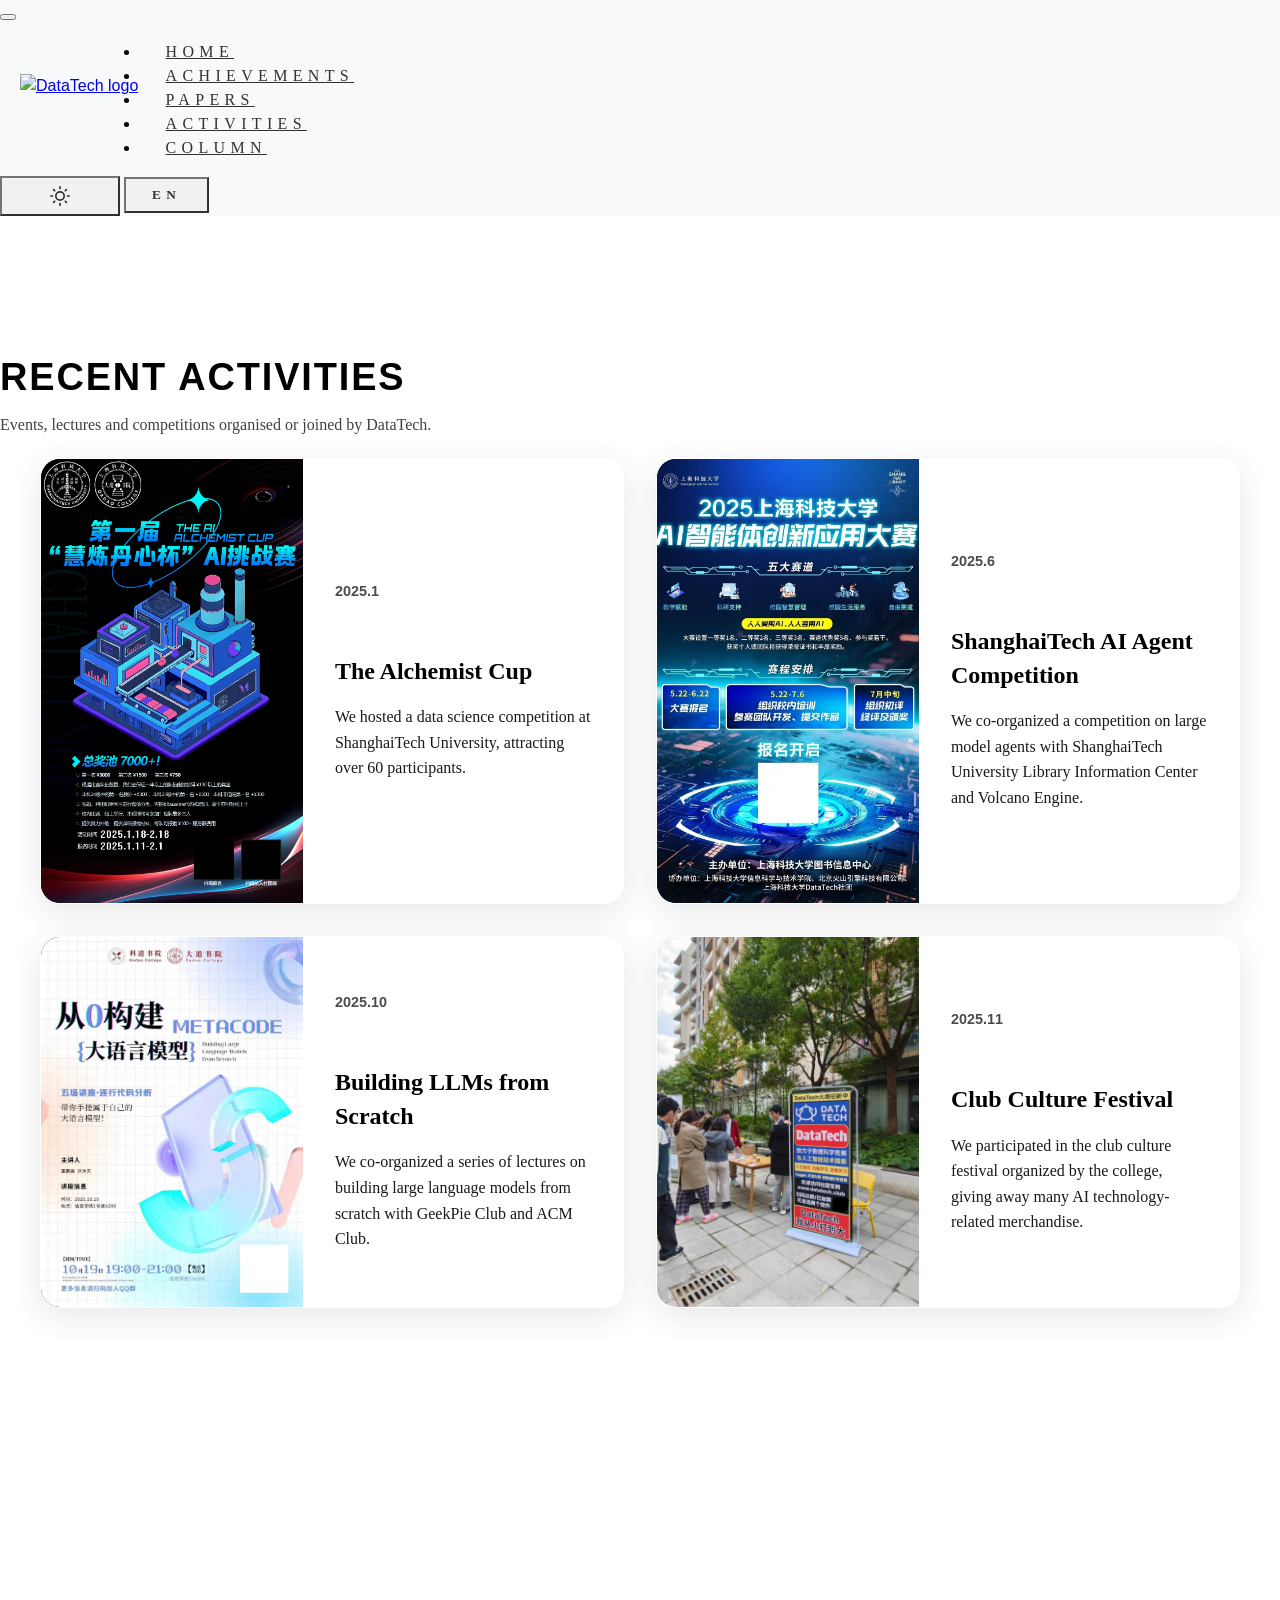
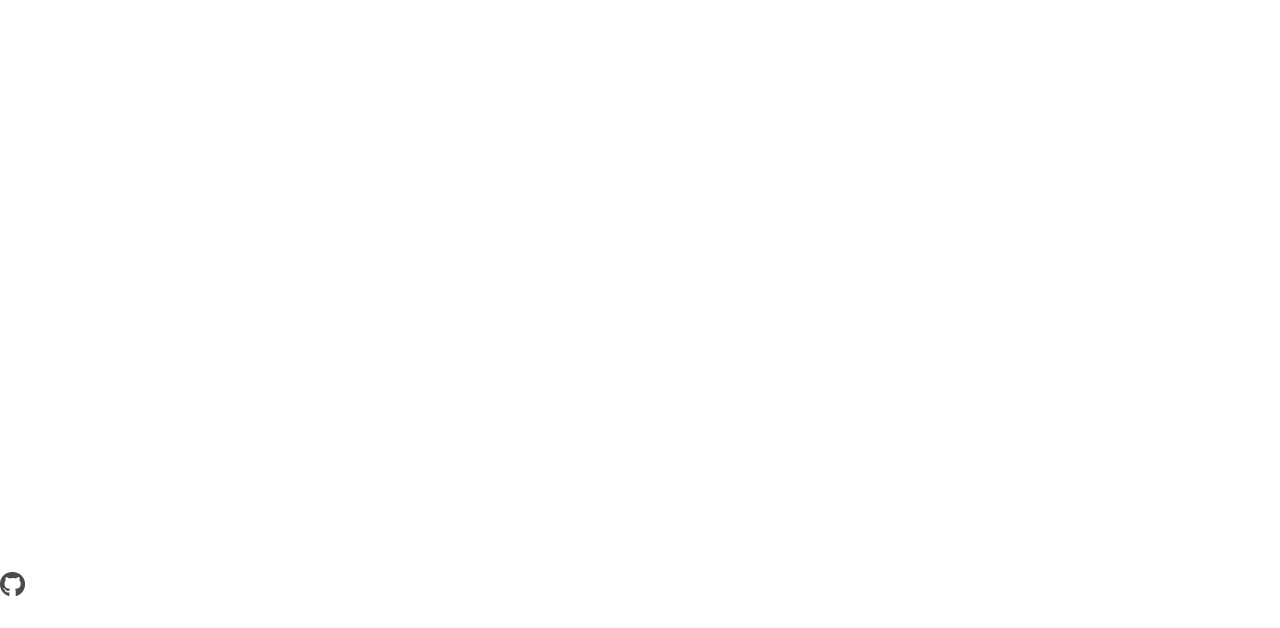
==== activities/index.html @ 4dec7b71 "Add awards/papers/activities/column pages, prize total and award categories - Homepage: total prize " ====
<!doctype html>
<html lang="en">

<head>
    <meta charset="utf-8">
    <meta name="viewport" content="width=device-width, initial-scale=1, shrink-to-fit=no">
    <meta name="description" content="ShanghaiTech DataTech Club">
    <meta name="author" content="DataTech">
    <title data-lang="activities_page_title">Activities | ShanghaiTech DataTech</title>
    <link rel="icon" href="../img/favicon.ico">
    <link href="../libs/bootstrap/bootstrap.min.css" rel="stylesheet">
    <link href="../css/style.css" rel="stylesheet">
    <link href="https://cdnjs.cloudflare.com/ajax/libs/font-awesome/6.4.0/css/all.min.css" rel="stylesheet" integrity="sha512-iecdLmaskl7CVkqkXNQ/ZH/XLlvWZOJyj7Yy7tcenmpD1ypASozpmT/E0iPtmFIB46ZmdtAc9eNBvH0H/ZpiBw==" crossorigin="anonymous" referrerpolicy="no-referrer">
    <script src="../libs/jquery/jquery.min.js"></script>
    <link href="../css/webfontkit-20210922-213723/stylesheet.css" rel="stylesheet">
    <link href="../libs/fonts/exo2.css" rel="stylesheet">
    <link href="../css/site.css" rel="stylesheet">
</head>

<body class="subpage">
    <nav id="navbar" class="navbar navbar-expand-lg navbar-dark fixed-top shadow-lg">
        <div class="container-fluid" id="navbarContainer">
            <a class="navbar-brand" href="../">
                <img src="../img/datatechlogo_w.svg" alt="DataTech logo" id="navbar-logo">
            </a>

            <button class="navbar-toggler" type="button" data-bs-toggle="collapse" data-bs-target="#navbarToggler" aria-controls="navbarToggler" aria-expanded="false" aria-label="Toggle navigation">
                <span class="navbar-toggler-icon"></span>
            </button>

            <div class="collapse navbar-collapse justify-content-center" id="navbarToggler">
                <ul class="navbar-nav mb-2 mb-lg-0">
                    <li class="nav-item">
                        <a class="nav-link" href="../" data-lang="home">Home</a>
                    </li>
                    <li class="nav-item">
                        <a class="nav-link" href="../awards/" data-lang="achievements">Achievements</a>
                    </li>
                    <li class="nav-item">
                        <a class="nav-link" href="../papers/" data-lang="publications">Papers</a>
                    </li>
                    <li class="nav-item">
                        <a class="nav-link active" href="../activities/" data-lang="activities">Activities</a>
                    </li>
                    <li class="nav-item">
                        <a class="nav-link" href="../column/" data-lang="column">Column</a>
                    </li>
                </ul>
            </div>

            <div class="d-flex align-items-center">
                <button id="theme-toggle" class="btn btn-link nav-link me-2" style="padding: 0.5rem 1rem;">
                    <svg class="sun-icon" xmlns="http://www.w3.org/2000/svg" width="24" height="24" viewBox="0 0 24 24" fill="none" stroke="currentColor" stroke-width="2" stroke-linecap="round" stroke-linejoin="round"><circle cx="12" cy="12" r="5"></circle><line x1="12" y1="1" x2="12" y2="3"></line><line x1="12" y1="21" x2="12" y2="23"></line><line x1="4.22" y1="4.22" x2="5.64" y2="5.64"></line><line x1="18.36" y1="18.36" x2="19.78" y2="19.78"></line><line x1="1" y1="12" x2="3" y2="12"></line><line x1="21" y1="12" x2="23" y2="12"></line><line x1="4.22" y1="19.78" x2="5.64" y2="18.36"></line><line x1="18.36" y1="5.64" x2="19.78" y2="4.22"></line></svg>
                    <svg class="moon-icon" xmlns="http://www.w3.org/2000/svg" width="24" height="24" viewBox="0 0 24 24" fill="none" stroke="currentColor" stroke-width="2" stroke-linecap="round" stroke-linejoin="round"><path d="M21 12.79A9 9 0 1 1 11.21 3 7 7 0 0 0 21 12.79z"></path></svg>
                </button>

                <button id="lang-toggle" class="btn btn-link nav-link" style="padding: 0.5rem 1rem; font-family: nexa_xboldregular; min-width: 50px;">EN</button>
            </div>
        </div>
    </nav>

    <main class="subpage-main">
        <div class="container">
            <div class="text-center mb-5">
                <h2 data-lang="activities_title">Recent Activities</h2>
                <p class="subpage-sub" data-lang="activities_page_sub">Events, lectures and competitions organised or joined by DataTech.</p>
            </div>

<div class="activities-grid">
                <!-- Activity 1: The Alchemist Cup -->
                <div class="activity-item">
                    <div class="activity-image">
                        <a href="https://mp.weixin.qq.com/s/ChzA3pvVKwWHBzMHYM8rYA" target="_blank">
                            <img src="../img/炼丹杯v9.jpg" alt="The Alchemist Cup">
                            <div class="activity-overlay">
                                <span class="overlay-text" data-lang="click_for_details">Click for Details</span>
                            </div>
                        </a>
                    </div>
                    <div class="activity-content">
                        <div class="activity-date" data-lang="act1_date">2025.1</div>
                        <h5 data-lang="act1_title">The Alchemist Cup</h5>
                        <p class="activity-description" data-lang="act1_description">We hosted a data science competition at ShanghaiTech University, attracting over 60 participants.</p>
                    </div>
                </div>
                
                <!-- Activity 2: ShanghaiTech AI Agent Competition -->
                <div class="activity-item">
                    <div class="activity-image">
                        <a href="https://www.shanghaitech.edu.cn/2025/0722/c1001a1112957/page.htm" target="_blank">
                            <img src="../img/AI智能体大赛.jpg" alt="ShanghaiTech AI Agent Competition">
                            <div class="activity-overlay">
                                <span class="overlay-text" data-lang="click_for_details">Click for Details</span>
                            </div>
                        </a>
                    </div>
                    <div class="activity-content">
                        <div class="activity-date" data-lang="act2_date">2025.6</div>
                        <h5 data-lang="act2_title">ShanghaiTech AI Agent Competition</h5>
                        <p class="activity-description" data-lang="act2_description">We co-organized a competition on large model agents with ShanghaiTech University Library Information Center and Volcano Engine.</p>
                    </div>
                </div>
                
                <!-- Activity 3: Building LLMs from Scratch -->
                <div class="activity-item">
                    <div class="activity-image">
                        <a href="https://www.bilibili.com/video/BV1EJsPzpEp8" target="_blank">
                            <img src="../img/从零构建大语言模型.jpg" alt="Building LLMs from Scratch">
                            <div class="activity-overlay">
                                <span class="overlay-text" data-lang="click_for_details">Click for Details</span>
                            </div>
                        </a>
                    </div>
                    <div class="activity-content">
                        <div class="activity-date" data-lang="act3_date">2025.10</div>
                        <h5 data-lang="act3_title">Building LLMs from Scratch</h5>
                        <p class="activity-description" data-lang="act3_description">We co-organized a series of lectures on building large language models from scratch with GeekPie Club and ACM Club.</p>
                    </div>
                </div>
                
                <!-- Activity 4: Club Culture Festival -->
                <div class="activity-item">
                    <div class="activity-image">
                        <img src="../img/社团文化节.jpg" alt="Club Culture Festival">
                    </div>
                    <div class="activity-content">
                        <div class="activity-date" data-lang="act4_date">2025.11</div>
                        <h5 data-lang="act4_title">Club Culture Festival</h5>
                        <p class="activity-description" data-lang="act4_description">We participated in the club culture festival organized by the college, giving away many AI technology-related merchandise.</p>
                    </div>
                </div>
                
                <!-- Activity 5: Humanities Festival -->
                <div class="activity-item">
                    <div class="activity-image">
                        <img src="../img/人文节.jpg" alt="Humanities Festival">
                    </div>
                    <div class="activity-content">
                        <div class="activity-date" data-lang="act5_date">2025.11</div>
                        <h5 data-lang="act5_title">Humanities Festival</h5>
                        <p class="activity-description" data-lang="act5_description">We participated in the Humanities Festival, showcasing an interactive virtual character with a traditional culture theme.</p>
                    </div>
                </div>
                
                <!-- Activity 6: Volcano Engine FORCE Conference -->
                <div class="activity-item">
                    <div class="activity-image">
                        <a href="https://www.volcengine.com/live/event/force-2512" target="_blank">
                            <img src="../img/火山引擎FORCE.jpg" alt="Volcano Engine FORCE Conference">
                            <div class="activity-overlay">
                                <span class="overlay-text" data-lang="click_for_details">Click for Details</span>
                            </div>
                        </a>
                    </div>
                    <div class="activity-content">
                        <div class="activity-date" data-lang="act6_date">2025.12</div>
                        <h5 data-lang="act6_title">Volcano Engine FORCE Conference</h5>
                        <p class="activity-description" data-lang="act6_description">We were invited to participate in the FORCE Conference organized by Volcano Engine.</p>
                    </div>
                </div>
                
                <!-- Activity 7: Virtual Cell Machine Learning Challenge Launch Event -->
                <div class="activity-item">
                    <div class="activity-image">
                        <a href="https://x.com/crunchDAO/status/2005673149581467865" target="_blank">
                            <img src="../img/Poster Obesity Machine Learning Challenge cn(1).png" alt="Virtual Cell Machine Learning Challenge Launch Event">
                            <div class="activity-overlay">
                                <span class="overlay-text" data-lang="click_for_details">Click for Details</span>
                            </div>
                        </a>
                    </div>
                    <div class="activity-content">
                        <div class="activity-date" data-lang="act7_date">2025.12</div>
                        <h5 data-lang="act7_title">Virtual Cell Machine Learning Challenge Launch Event</h5>
                        <p class="activity-description" data-lang="act7_description">We invited Jean Herelle, CEO of CrunchDAO platform, to host a seminar introducing the latest competition co-organized by CrunchDAO platform, MIT & Harvard Broad Institute.</p>
                    </div>
                </div>
            </div>
        </div>
    </main>

    <footer class="subpage-footer text-center">
        <a href="https://github.com/Shanghaitech-DataTech" target="_blank" aria-label="GitHub"><i class="fab fa-github"></i></a>
    </footer>

    <script src="../libs/bootstrap/bootstrap.bundle.min.js"></script>
    <script src="../script/script.js"></script>
</body>

</html>
---- css/style.css ----
/* global */

p {
    margin-bottom: 1.3rem;
    font-family: nexa_regularregular;
    color: #E8E8E8;
    font-size: 1rem;
}

h2 {
    font-family: 'Exo 2', sans-serif;
    margin: 1.414rem 0 0.5rem 0;
    font-size: 2.369rem;
    color: #E8E8E8;
}


/* navbar */

#navbar {
    background-color: #232323;
    /* justify-content: center; */
}

@media all and (max-width: 992px) {
    /* #navbarToggler {
        position: relative;
        right: 5vw;
        }
        .navbar-brand {
        padding-left: 10vw;
        } */
}

.nav-link:not(:hover) {
    /* color: #d8d8d8 !important; */
}

.nav-link {
    font-family: nexa_xboldregular;
    text-transform: uppercase;
    letter-spacing: 4pt;
    padding-left: 2vw !important;
    padding-right: 2vw !important;
}

.nav-item {
    padding: 0 0%;
}

.navbar-toggler {
    /* float: right; */
}


/* home */

#homeWrapper {
    height: 42vw;
}

#bgvid {
    position: absolute;
    top: 0;
    left: 0;
    width: 100%;
    height: 100%;
    min-width: 100%;
    min-height: 100%;
    z-index: -1;
    object-position: center;
    object-fit: cover;
    filter: brightness(75%);
}

#homeContainer {
    height: 100%;
}

.btn {
    font-family: nexa_regularregular;
    font-weight: bold;
}


/* TODO */

@media all and (max-width: 2000px) {
    #homeBlank {
        height: 20%;
    }
}

@media all and (min-width: 2000px) {
    #homeBlank {
        height: 30%;
    }
}


/* about */

#aboutWrapper {
    background-color: #232323;
}

#aboutBlank {
    height: 40%;
}

#aboutWrapper .container {
    margin-top: 6%;
    margin-bottom: 6%;
}


/* resources */

#resourcesWrapper {
    background-image: url("../img/vex-world-bg.jpg");
    background-attachment: fixed;
    background-size: cover;
}

#resourcesWrapper .container {
    margin-top: 6%;
    margin-bottom: 13%;
}

#resourcesWrapper .container div div h2 {
    /* color: #ffd700; */
    text-shadow: 3px 3px 3px #232323;
    /* font-family: 'Courier New', Courier, monospace;
    -webkit-text-stroke: 1px black;
    color: transparent; */
    /* background-color: rgba(35, 35, 35, 0.5); */
    /* border-radius: 15px; */
    /* line-height: 0.5rem; */
}


/* gallery */

#galleryWrapper {
    background-color: #232323;
}

#galleryWrapper .container {
    margin-top: 6%;
    margin-bottom: 10%;
}

.videoWrapper {
    position: relative;
    margin-top: 15%;
    padding-bottom: 42.55319%;
    /* 2.35:1 */
    height: 0;
    overflow: hidden;
}

.videoWrapper iframe {
    position: absolute;
    top: 0;
    left: 0;
    width: 100%;
    height: 100%;
}


/* contact */

#contactWrapper {
    background-color: #232323;
}

.footer {
    padding: 2rem 0;
}

.footer .social ul li {
    display: inline-block;
}

.footer .social ul li a {
    display: inline-block;
    padding: 10px;
    font-size: 2rem;
}

.footer .social ul li.youtube a {
    color: #df588a;
}

/* QQ, GitHub, Email icons now use var(--text-color) for black/white display */
/* .footer .social ul li.email a {
    color: #39c6f2;
}

.footer .social ul li.github a {
    color: #3742d0;
}

.footer .social ul li.qq a {
    color: #12b7f5;
} */


/* .b-example-divider {
    height: 3rem;
    background-color: rgba(0, 0, 0, .1);
    border: solid rgba(0, 0, 0, .15);
    border-width: 1px 0;
    box-shadow: inset 0 .5em 1.5em rgba(0, 0, 0, .1), inset 0 .125em .5em rgba(0, 0, 0, .15);
} */


/* .navbar-nav {
    float: none;
    margin: 0 auto;
    display: block;
    text-align: center;
}

.navbar-nav>li {
    display: inline-block;
    float: none;
} */

Share html {
    /*    1rem = 16px*/
    font-size: 1rem;
}

body {
    padding-top: 60px;
    background-color: white;
    /*    body font*/
    /* font-family: 'Montserrat', sans-serif; */
    /*    font-weight: 700;*/
    /*    line-height is 150% of the font size*/
    line-height: 1.5;
    color: rgb(0, 0, 0);
}


/*this is a group selection, selecting all the headlines h1-h4*/

h1 {
    /*  top:0 right:0  bottom:0.5rem left:0*/
    margin: 0 0 0.5rem 0;
    font-size: 3.157rem;
}

h3 {
    /*  top:1.414rem right:0  bottom:0.5rem left:0*/
    margin: 1.414em 0 0.5rem 0;
    font-size: 1.777rem;
}

h4 {
    /*  top:1.414rem right:0  bottom:0.5rem left:0*/
    margin: 1.414em 0 0.5rem 0;
    font-size: 1.333rem;
}


/*Interactive elements*/


/* link*/


/*button style*/


/*solid button style*/

.btn-primary {
    font-size: 1rem;
    letter-spacing: .1rem;
    line-height: 2rem;
    border-radius: 3rem;
    /*    top:1 right:2 bottom:1 left:2*/
    /*    the size of button*/
    padding: 1rem 2rem;
    background-color: indigo;
    color: black;
    border: none;
}

.btn-primary:hover {
    color: white;
    background-color: black;
    opacity: 0.8;
}


/*outline button style*/

.btn-outline-primary {
    font-size: 1rem;
    letter-spacing: .1rem;
    line-height: 2rem;
    border-radius: 3rem;
    padding: 1rem 2rem;
    color: indigo;
    background-color: transparent;
    border: 1px indigo solid;
    transition: all 0.5s;
}

.btn-outline-primary:hover {
    color: white;
    background-color: indigo;
    border-color: indigo;
}

/* Activities Section */
#activitiesWrapper {
    background-color: transparent;
    padding: 80px 0;
    position: relative;
    z-index: 5;
    pointer-events: auto;
    transition: background-color 0.5s ease;
}

.activities-grid {
    display: grid;
    grid-template-columns: repeat(2, 1fr);
    gap: 2rem;
    max-width: 1200px;
    margin: 0 auto;
}

.activity-item {
    display: flex;
    background: rgba(255, 255, 255, 0.1);
    backdrop-filter: blur(15px);
    border: 1px solid rgba(255, 255, 255, 0.2);
    border-radius: 20px;
    overflow: hidden;
    transition: all 0.3s ease;
    box-shadow: 0 8px 32px rgba(0, 0, 0, 0.1);
    min-height: 250px;
}

body.day-mode .activity-item {
    background: rgba(255, 255, 255, 0.25);
    border: 1px solid rgba(255, 255, 255, 0.3);
    box-shadow: 0 8px 32px rgba(0, 0, 0, 0.15);
}

.activity-item:hover {
    transform: translateY(-5px);
    box-shadow: 0 15px 35px rgba(0, 0, 0, 0.2);
    border: 1px solid rgba(255, 255, 255, 0.3);
}

body.day-mode .activity-item:hover {
    box-shadow: 0 15px 35px rgba(0, 0, 0, 0.25);
    border: 1px solid rgba(255, 255, 255, 0.4);
}

.activity-image {
    flex: 0 0 45%;
    min-width: 0;
    overflow: hidden;
    display: flex;
    align-items: center;
    justify-content: center;
    background-color: #000;
}

.activity-image img {
    width: 100%;
    height: 100%;
    min-height: 250px;
    object-fit: cover;
    transition: transform 0.5s ease;
    display: block;
}

.activity-item:hover .activity-image img {
    transform: scale(1.05);
}

.activity-content {
    flex: 1;
    padding: 2rem;
    display: flex;
    flex-direction: column;
    justify-content: center;
}

.activity-date {
    color: var(--text-color);
    font-size: 0.9rem;
    font-weight: 600;
    opacity: 0.7;
    margin-bottom: 0.75rem;
    transition: color 0.5s ease;
}

.activity-content h5 {
    font-family: nexa_xboldregular;
    font-size: 1.5rem;
    color: var(--text-color);
    margin-bottom: 1rem;
    line-height: 1.4;
    transition: color 0.5s ease;
}

.activity-description {
    color: var(--text-color);
    font-size: 1rem;
    line-height: 1.6;
    margin: 0;
    opacity: 0.9;
    transition: color 0.5s ease;
}

.activity-image a {
    display: block;
    width: 100%;
    height: 100%;
    position: relative;
    overflow: hidden;
}

.activity-overlay {
    position: absolute;
    top: 0;
    left: 0;
    width: 100%;
    height: 100%;
    background: rgba(0, 0, 0, 0.7);
    backdrop-filter: blur(2px);
    display: flex;
    align-items: center;
    justify-content: center;
    opacity: 0;
    transition: opacity 0.3s ease;
    z-index: 10;
}

body.day-mode .activity-overlay {
    background: rgba(0, 0, 0, 0.6);
}

.activity-image:hover .activity-overlay {
    opacity: 1;
}

.overlay-text {
    color: #fff;
    font-size: 1.1rem;
    font-weight: 600;
    text-align: center;
    padding: 1rem 2rem;
    border: 2px solid rgba(255, 255, 255, 0.8);
    border-radius: 8px;
    background: rgba(255, 255, 255, 0.1);
    backdrop-filter: blur(10px);
    transform: translateY(10px);
    transition: transform 0.3s ease;
}

.activity-image:hover .overlay-text {
    transform: translateY(0);
}

/* Responsive Design */
@media (max-width: 992px) {
    .activities-grid {
        grid-template-columns: 1fr;
        gap: 1.5rem;
    }
    
    .activity-item {
        flex-direction: column;
    }
    
    .activity-image {
        flex: 0 0 auto;
        height: 300px;
    }
    
    .activity-content {
        padding: 1.5rem;
    }
    
    .activity-content h5 {
        font-size: 1.25rem;
    }
}

@media (max-width: 768px) {
    #activitiesWrapper {
        padding: 60px 0;
    }
    
    .activity-content {
        padding: 1.25rem;
    }
    
    .activity-content h5 {
        font-size: 1.1rem;
    }
    
    .activity-description {
        font-size: 0.9rem;
    }
    
    .overlay-text {
        font-size: 0.95rem;
        padding: 0.75rem 1.5rem;
    }
}
---- css/site.css ----
/* Global Styles */
        
         :root {
            --background-color: #ffffff;
            --text-color: #000000;
            --text-shadow-color: rgba(255, 255, 255, 0.25);
            --navbar-bg-color: rgba(248, 249, 250, 0.9);
            --wrapper-bg-color: rgba(248, 249, 250, 0.85);
            --wrapper-bg-color-2: rgba(233, 236, 239, 0.85);
            --card-bg-color: #f8f9fa;
            --logo-filter: none;
            --canvas-filter: invert(1) brightness(1);
        }
        
        body.day-mode {
            --background-color: #000000;
            --text-color: #ffffff;
            --text-shadow-color: rgba(0, 0, 0, 0.25);
            --navbar-bg-color: rgba(35, 35, 35, 0.9);
            --wrapper-bg-color: rgba(35, 35, 35, 0.85);
            --wrapper-bg-color-2: rgba(26, 26, 26, 0.85);
            --card-bg-color: #ffffff;
            --logo-filter: invert(1);
            --canvas-filter: invert(0) brightness(1);
        }
        
        body {
            margin: 0;
            padding: 0;
            background: var(--background-color);
            font-family: 'Segoe UI', Tahoma, Geneva, Verdana, sans-serif;
            overflow-x: hidden;
            transition: background-color 0.5s ease;
        }
        
        p {
            margin-bottom: 1.3rem;
            font-family: nexa_regularregular;
            color: var(--text-color);
            font-size: 1rem;
            transition: color 0.5s ease;
        }
        
        h2 {
            font-family: 'Exo 2', sans-serif;
            margin: 1.414rem 0 0.5rem 0;
            font-size: 2.369rem;
            color: var(--text-color);
            text-transform: uppercase;
            letter-spacing: 0.05em;
            font-weight: 700;
            transition: color 0.5s ease;
        }
        /* Navbar */
        
        #navbar {
            background-color: var(--navbar-bg-color);
            backdrop-filter: blur(10px);
            transition: background-color 0.5s ease;
        }
        
        .navbar-brand {
            position: absolute;
            left: 20px;
            top: 40%;
            transform: translateY(-50%);
            z-index: 1000;
        }
        
        .navbar-brand img {
            width: 60px !important;
            height: auto;
        }
        
        .nav-link {
            font-family: nexa_xboldregular;
            text-transform: uppercase;
            letter-spacing: 4pt;
            padding-left: 2vw !important;
            padding-right: 2vw !important;
            color: var(--text-color) !important;
            opacity: 0.8;
            transition: color 0.5s ease;
            min-width: 120px;
            text-align: center;
            white-space: nowrap;
        }
        
        .nav-link:hover {
            color: var(--text-color) !important;
            opacity: 1;
        }
        
        .navbar-nav {
            margin-left: 100px;
        }
        
        @media (max-width: 991px) {
            .navbar-brand {
                position: relative;
                left: auto;
                top: auto;
                transform: none;
            }
            .navbar-nav {
                margin-left: 0;
            }
        }
        
        .nav-link {
            font-family: nexa_xboldregular;
            text-transform: uppercase;
            letter-spacing: 4pt;
            padding-left: 2vw !important;
            padding-right: 2vw !important;
            color: var(--text-color) !important;
            opacity: 0.8;
            transition: color 0.5s ease;
        }
        
        .nav-link:hover {
            color: var(--text-color) !important;
            opacity: 1;
        }
        /* Home Section with Ink Effect */
        
        #homeWrapper {
            height: 100vh;
            position: relative;
            overflow: hidden;
        }
        
        #inkCanvas {
            position: fixed;
            top: 0;
            left: 0;
            width: 100vw;
            height: 100vh;
            z-index: 1;
            cursor: crosshair;
            pointer-events: auto;
            filter: var(--canvas-filter);
            transition: filter 0.5s ease;
        }
        
        #homeContainer {
            position: relative;
            z-index: 10;
            height: 100vh;
            display: flex;
            align-items: center;
            justify-content: center;
            text-align: center;
            pointer-events: none;
        }
        
        #homeContainer .col-8 {
            pointer-events: auto;
        }
        
        #homeContainer .btn {
            pointer-events: auto;
        }
        
        .lead {
            font-family: nexa_regularregular;
            font-size: 1.25rem;
            font-weight: 300;
            color: var(--text-color);
            text-shadow: 2px 2px 4px var(--text-shadow-color);
            transition: color 0.5s ease;
        }
        
        .btn {
            font-family: nexa_regularregular;
            font-weight: bold;
            border-width: 2px;
        }
        /* Day mode button style */
        
        body:not(.day-mode) .btn-outline-light {
            color: #000;
            border-color: #000;
        }
        
        body:not(.day-mode) .btn-outline-light:hover {
            color: #fff;
            background-color: #000;
            border-color: #000;
        }
        /* About Section */
        
        #aboutWrapper {
            background-color: var(--wrapper-bg-color);
            padding: 80px 0;
            position: relative;
            z-index: 5;
            pointer-events: auto;
            transition: background-color 0.5s ease;
        }
        /* Glass Card Effect - Reusable Component */
        
        .glass-card {
            backdrop-filter: blur(15px);
            background: rgba(255, 255, 255, 0.1) !important;
            border: 1px solid rgba(255, 255, 255, 0.2);
            border-radius: 20px;
            transition: all 0.3s ease;
            box-shadow: 0 8px 32px rgba(0, 0, 0, 0.1);
            padding: 2rem;
        }
        /* Day mode glass card styling */
        
        body.day-mode .glass-card {
            background: rgba(255, 255, 255, 0.25) !important;
            border: 1px solid rgba(255, 255, 255, 0.3);
            box-shadow: 0 8px 32px rgba(0, 0, 0, 0.15);
        }
        
        .glass-card:hover {
            background: rgba(255, 255, 255, 0.15) !important;
            transform: translateY(-5px);
            box-shadow: 0 15px 35px rgba(0, 0, 0, 0.2);
            border: 1px solid rgba(255, 255, 255, 0.3);
        }
        /* Day mode glass card hover styling */
        
        body.day-mode .glass-card:hover {
            background: rgba(255, 255, 255, 0.35) !important;
            box-shadow: 0 15px 35px rgba(0, 0, 0, 0.25);
            border: 1px solid rgba(255, 255, 255, 0.4);
        }
        /* Legacy card support - inherits from glass-card */
        
        .card {
            backdrop-filter: blur(15px);
            background: rgba(255, 255, 255, 0.1) !important;
            border: 1px solid rgba(255, 255, 255, 0.2);
            border-radius: 20px;
            transition: all 0.3s ease;
            text-align: center;
            box-shadow: 0 8px 32px rgba(0, 0, 0, 0.1);
        }
        
        body.day-mode .card {
            background: rgba(255, 255, 255, 0.25) !important;
            border: 1px solid rgba(255, 255, 255, 0.3);
            box-shadow: 0 8px 32px rgba(0, 0, 0, 0.15);
        }
        
        .card:hover {
            background: rgba(255, 255, 255, 0.15) !important;
            transform: translateY(-5px);
            box-shadow: 0 15px 35px rgba(0, 0, 0, 0.2);
            border: 1px solid rgba(255, 255, 255, 0.3);
        }
        
        body.day-mode .card:hover {
            background: rgba(255, 255, 255, 0.35) !important;
            box-shadow: 0 15px 35px rgba(0, 0, 0, 0.25);
            border: 1px solid rgba(255, 255, 255, 0.4);
        }
        
        .card-body {
            display: flex;
            flex-direction: column;
            align-items: center;
            justify-content: center;
            text-align: center;
        }
        
        .card-title,
        .card-text {
            color: var(--text-color) !important;
        }
        /* Contact Section */
        
        #contactWrapper {
            background-color: var(--wrapper-bg-color);
            padding: 80px 0;
            position: relative;
            z-index: 5;
            pointer-events: auto;
            transition: background-color 0.5s ease;
        }
        
        .footer {
            padding: 2rem 0;
        }
        
        .footer .social ul li {
            display: inline-block;
        }
        
        .footer .social ul li a {
            display: inline-block;
            padding: 10px;
            font-size: 2rem;
            color: var(--text-color);
            transition: color 0.5s ease;
        }
        
        .footer .social ul li a:hover {
            color: var(--text-color);
            opacity: 0.8;
        }
        /* Logo Styles */
        
        .datatech-logo {
            font-family: single_fighterregular;
            font-size: 4rem;
            color: var(--text-color);
            text-shadow: 3px 3px 6px var(--text-shadow-color);
            letter-spacing: 0.075em;
            transition: color 0.5s ease;
        }
        
        @media (max-width: 768px) {
            .datatech-logo {
                font-size: 2.5rem;
            }
        }
        
        /* Ensure DataTech SVG logo size is consistent across languages */
        #DataTechSVG {
            width: 600px;
            max-width: 80vw;
            height: auto;
        }
        
        @media (max-width: 768px) {
            #DataTechSVG {
                width: 400px;
                max-width: 90vw;
            }
        }
        /* Home Section with WebGL Background */
        
        #homeWrapper {
            height: 100vh;
            position: relative;
            overflow: hidden;
        }
        
        #inkCanvas {
            position: fixed;
            top: 0;
            left: 0;
            width: 100vw;
            height: 100vh;
            z-index: 1;
            pointer-events: auto;
            /* 允许背景接收鼠标事件 */
            filter: var(--canvas-filter);
        }
        
        #homeContainer {
            position: relative;
            z-index: 10;
            height: 100vh;
            display: flex;
            align-items: center;
            justify-content: center;
            text-align: center;
            pointer-events: none;
            /* 让容器本身不阻挡鼠标事件 */
        }
        /* 确保内容元素仍可交互 */
        
        #homeContainer .col-8,
        #homeContainer .btn,
        #homeContainer a,
        #homeContainer svg {
            pointer-events: auto;
        }
        
        #theme-toggle .moon-icon {
            display: none;
        }
        
        body.day-mode #theme-toggle .sun-icon {
            display: none;
        }
        
        body.day-mode #theme-toggle .moon-icon {
            display: inline-block;
        }
        
        #theme-toggle svg {
            width: 20px;
            height: 20px;
            vertical-align: middle;
        }
        /* Achievements Section Styles */
        
        #achievementsWrapper {
            background-color: var(--wrapper-bg-color-2);
            padding: 80px 0;
            position: relative;
            z-index: 5;
            pointer-events: auto;
            transition: background-color 0.5s ease;
        }
        
        .achievement-card {
            cursor: pointer;
            transition: all 0.3s ease;
            position: relative;
            overflow: hidden;
        }
        
        .achievement-card:hover {
            transform: translateY(-8px);
            box-shadow: 0 20px 40px rgba(0, 0, 0, 0.25);
        }
        
        .achievement-header {
            display: flex;
            justify-content: space-between;
            align-items: center;
            flex-wrap: wrap;
            gap: 10px;
        }
        
        .rank-badge {
            display: inline-block;
            padding: 6px 12px;
            border-radius: 4px;
            font-size: 0.85rem;
            font-weight: 600;
            text-transform: uppercase;
            letter-spacing: 0.5px;
            background: rgba(255, 255, 255, 0.1);
            color: var(--text-color);
            border: 1px solid rgba(255, 255, 255, 0.2);
            backdrop-filter: blur(10px);
            transition: all 0.3s ease;
        }
        
        body.day-mode .rank-badge {
            background: rgba(0, 0, 0, 0.05);
            border: 1px solid rgba(0, 0, 0, 0.1);
            color: var(--text-color);
        }
        
        .rank-badge:hover {
            background: rgba(255, 255, 255, 0.15);
            border: 1px solid rgba(255, 255, 255, 0.3);
        }
        
        body.day-mode .rank-badge:hover {
            background: rgba(0, 0, 0, 0.08);
            border: 1px solid rgba(0, 0, 0, 0.15);
        }
        
        .achievement-prize {
            display: flex;
            align-items: center;
            gap: 8px;
            font-size: 1.1rem;
            font-weight: 700;
            color: var(--text-color);
        }
        
        .prize-amount {
            color: var(--text-color);
            font-size: 1.2rem;
            font-weight: 800;
            opacity: 0.9;
        }
        
        body.day-mode .prize-amount {
            color: var(--text-color);
            opacity: 0.8;
        }
        
        .achievement-links .btn {
            background: rgba(255, 255, 255, 0.1);
            border: 1px solid rgba(255, 255, 255, 0.2);
            color: var(--text-color);
            transition: all 0.3s ease;
        }
        
        .achievement-links .btn:hover {
            background: rgba(255, 255, 255, 0.2);
            border-color: rgba(255, 255, 255, 0.4);
            transform: translateY(-1px);
        }
        
        body.day-mode .achievement-links .btn {
            background: rgba(0, 0, 0, 0.05);
            border: 1px solid rgba(0, 0, 0, 0.1);
            color: var(--text-color);
        }
        
        body.day-mode .achievement-links .btn:hover {
            background: rgba(0, 0, 0, 0.1);
            border-color: rgba(0, 0, 0, 0.2);
        }
        
        .achievement-title {
            font-size: 1.1rem;
            line-height: 1.4;
            margin-bottom: 1rem;
            min-height: 2.8rem;
            display: -webkit-box;
            -webkit-line-clamp: 2;
            -webkit-box-orient: vertical;
            overflow: hidden;
        }
        
        .achievement-members {
            background: rgba(255, 255, 255, 0.03);
            border-radius: 6px;
            padding: 12px;
            border-left: 2px solid rgba(255, 255, 255, 0.15);
            transition: all 0.3s ease;
        }
        
        body.day-mode .achievement-members {
            background: rgba(0, 0, 0, 0.02);
            border-left: 2px solid rgba(0, 0, 0, 0.1);
        }
        
        .achievement-date {
            padding: 8px 0;
            border-top: 1px solid rgba(255, 255, 255, 0.08);
            margin-top: 8px;
        }
        
        body.day-mode .achievement-date {
            border-top: 1px solid rgba(0, 0, 0, 0.05);
        }
        
        .members-label {
            margin-bottom: 4px;
            text-transform: uppercase;
            letter-spacing: 0.5px;
            font-size: 0.8rem;
        }
        
        .members-list {
            line-height: 1.3;
        }
        
        .achievement-link {
            display: flex;
            align-items: center;
            gap: 8px;
            margin-top: auto;
            padding-top: 8px;
            border-top: 1px solid rgba(255, 255, 255, 0.1);
            transition: opacity 0.3s ease;
        }
        
        .achievement-card:hover .achievement-link {
            opacity: 1;
        }
        /* Responsive adjustments for achievements */
        
        @media (max-width: 768px) {
            .achievement-header {
                flex-direction: column;
                align-items: flex-start;
                gap: 8px;
            }
            .achievement-title {
                font-size: 1rem;
                min-height: auto;
            }
            .rank-badge {
                font-size: 0.8rem;
                padding: 4px 10px;
            }
        }
        /* Publications Section Styles */

        #publicationsWrapper {
            background-color: transparent;
            padding: 80px 0;
            position: relative;
            z-index: 5;
            pointer-events: auto;
            transition: background-color 0.5s ease;
        }

        .publication-card {
            background: rgba(255, 255, 255, 0.1);
            backdrop-filter: blur(15px);
            border: 1px solid rgba(255, 255, 255, 0.2);
            border-radius: 8px;
            transition: all 0.3s ease;
            box-shadow: 0 8px 32px rgba(0, 0, 0, 0.1);
        }

        body.day-mode .publication-card {
            background: rgba(255, 255, 255, 0.25);
            border: 1px solid rgba(255, 255, 255, 0.3);
            box-shadow: 0 8px 32px rgba(0, 0, 0, 0.15);
        }

        .publication-card:hover {
            transform: translateY(-5px);
            box-shadow: 0 15px 35px rgba(0, 0, 0, 0.2);
        }

        .publication-meta {
            display: flex;
            flex-wrap: wrap;
            gap: 10px;
            margin-bottom: 1rem;
        }

        .publication-badge {
            display: inline-flex;
            align-items: center;
            gap: 6px;
            padding: 6px 10px;
            border-radius: 4px;
            font-size: 0.82rem;
            font-weight: 600;
            background: rgba(255, 255, 255, 0.1);
            color: var(--text-color);
            border: 1px solid rgba(255, 255, 255, 0.2);
        }

        body.day-mode .publication-badge {
            background: rgba(0, 0, 0, 0.05);
            border: 1px solid rgba(0, 0, 0, 0.1);
        }

        .publication-title {
            font-family: nexa_xboldregular;
            color: var(--text-color);
            font-size: 1.25rem;
            line-height: 1.45;
            margin-bottom: 0.75rem;
        }

        .publication-authors,
        .publication-abstract {
            color: var(--text-color);
            line-height: 1.5;
        }

        .publication-abstract {
            opacity: 0.85;
        }

        .publication-links .btn {
            background: rgba(255, 255, 255, 0.1);
            border: 1px solid rgba(255, 255, 255, 0.2);
            color: var(--text-color);
            transition: all 0.3s ease;
        }

        .publication-links .btn:hover {
            background: rgba(255, 255, 255, 0.2);
            border-color: rgba(255, 255, 255, 0.4);
            transform: translateY(-1px);
        }

        body.day-mode .publication-links .btn {
            background: rgba(0, 0, 0, 0.05);
            border: 1px solid rgba(0, 0, 0, 0.1);
        }

        body.day-mode .publication-links .btn:hover {
            background: rgba(0, 0, 0, 0.1);
            border-color: rgba(0, 0, 0, 0.2);
        }
        /* Activities Section Styles */
        
        #activitiesWrapper {
            background-color: transparent;
            padding: 80px 0;
            position: relative;
            z-index: 5;
            pointer-events: auto;
            transition: background-color 0.5s ease;
        }
        
        .activities-grid {
            display: grid;
            grid-template-columns: repeat(2, 1fr);
            gap: 2rem;
            max-width: 1200px;
            margin: 0 auto;
        }
        
        .activity-item {
            display: flex;
            background: rgba(255, 255, 255, 0.1);
            backdrop-filter: blur(15px);
            border: 1px solid rgba(255, 255, 255, 0.2);
            border-radius: 20px;
            overflow: hidden;
            transition: all 0.3s ease;
            box-shadow: 0 8px 32px rgba(0, 0, 0, 0.1);
            min-height: 250px;
        }
        
        body.day-mode .activity-item {
            background: rgba(255, 255, 255, 0.25);
            border: 1px solid rgba(255, 255, 255, 0.3);
            box-shadow: 0 8px 32px rgba(0, 0, 0, 0.15);
        }
        
        .activity-item:hover {
            transform: translateY(-5px);
            box-shadow: 0 15px 35px rgba(0, 0, 0, 0.2);
            border: 1px solid rgba(255, 255, 255, 0.3);
        }
        
        body.day-mode .activity-item:hover {
            box-shadow: 0 15px 35px rgba(0, 0, 0, 0.25);
            border: 1px solid rgba(255, 255, 255, 0.4);
        }
        
        .activity-image {
            flex: 0 0 45%;
            min-width: 0;
            overflow: hidden;
            display: flex;
            align-items: center;
            justify-content: center;
            background-color: #000;
        }
        
        .activity-image img {
            width: 100%;
            height: 100%;
            min-height: 250px;
            object-fit: cover;
            transition: transform 0.5s ease;
            display: block;
        }
        
        .activity-item:hover .activity-image img {
            transform: scale(1.05);
        }
        
        .activity-content {
            flex: 1;
            padding: 2rem;
            display: flex;
            flex-direction: column;
            justify-content: center;
        }
        
        .activity-date {
            color: var(--text-color);
            font-size: 0.9rem;
            font-weight: 600;
            opacity: 0.7;
            margin-bottom: 0.75rem;
            transition: color 0.5s ease;
        }
        
        .activity-content h5 {
            font-family: nexa_xboldregular;
            font-size: 1.5rem;
            color: var(--text-color);
            margin-bottom: 1rem;
            line-height: 1.4;
            transition: color 0.5s ease;
        }
        
        .activity-description {
            color: var(--text-color);
            font-size: 1rem;
            line-height: 1.6;
            margin: 0;
            opacity: 0.9;
            transition: color 0.5s ease;
        }
        
        .activity-image a {
            display: block;
            width: 100%;
            height: 100%;
            position: relative;
            overflow: hidden;
        }
        
        .activity-overlay {
            position: absolute;
            top: 0;
            left: 0;
            width: 100%;
            height: 100%;
            background: rgba(0, 0, 0, 0.7);
            backdrop-filter: blur(2px);
            display: flex;
            align-items: center;
            justify-content: center;
            opacity: 0;
            transition: opacity 0.3s ease;
            z-index: 10;
        }
        
        body.day-mode .activity-overlay {
            background: rgba(0, 0, 0, 0.6);
        }
        
        .activity-image:hover .activity-overlay {
            opacity: 1;
        }
        
        .overlay-text {
            color: #fff;
            font-size: 1.1rem;
            font-weight: 600;
            text-align: center;
            padding: 1rem 2rem;
            border: 2px solid rgba(255, 255, 255, 0.8);
            border-radius: 8px;
            background: rgba(255, 255, 255, 0.1);
            backdrop-filter: blur(10px);
            transform: translateY(10px);
            transition: transform 0.3s ease;
        }
        
        .activity-image:hover .overlay-text {
            transform: translateY(0);
        }
        
        @media (max-width: 992px) {
            .activities-grid {
                grid-template-columns: 1fr;
                gap: 1.5rem;
            }
            
            .activity-item {
                flex-direction: column;
            }
            
            .activity-image {
                flex: 0 0 auto;
                height: 300px;
            }
            
            .activity-content {
                padding: 1.5rem;
            }
            
            .activity-content h5 {
                font-size: 1.25rem;
            }
        }
        
        @media (max-width: 768px) {
            #activitiesWrapper {
                padding: 60px 0;
            }
            
            .activity-content {
                padding: 1.25rem;
            }
            
            .activity-content h5 {
                font-size: 1.1rem;
            }
            
            .activity-description {
                font-size: 0.9rem;
            }
            
            .overlay-text {
                font-size: 0.95rem;
                padding: 0.75rem 1.5rem;
            }
        }


/* ===== Prize summary, view-all buttons and sub-pages ===== */

.prize-summary {
    display: flex;
    justify-content: center;
    gap: 3rem;
    flex-wrap: wrap;
    padding: 1.5rem 2rem;
    border-radius: 8px;
    background: rgba(255, 255, 255, 0.1);
    border: 1px solid rgba(255, 255, 255, 0.2);
    backdrop-filter: blur(15px);
}

body.day-mode .prize-summary {
    background: rgba(255, 255, 255, 0.25);
    border: 1px solid rgba(255, 255, 255, 0.3);
}

.prize-stat {
    text-align: center;
}

.prize-stat-value {
    font-family: nexa_xboldregular;
    font-size: 2.4rem;
    line-height: 1.2;
    color: var(--text-color);
}

.prize-stat-label {
    color: var(--text-color);
    opacity: 0.75;
    font-size: 0.9rem;
    letter-spacing: 1px;
    text-transform: uppercase;
}

.prize-note {
    margin-top: 0.75rem;
    font-size: 0.8rem;
    opacity: 0.7;
}

.view-all-btn {
    color: var(--text-color);
    border: 1px solid var(--text-color);
    opacity: 0.85;
    font-family: nexa_xboldregular;
    letter-spacing: 1px;
}

.view-all-btn:hover {
    color: var(--background-color);
    background: var(--text-color);
    border-color: var(--text-color);
    opacity: 1;
}

/* Sub-pages (awards / papers / activities / column) */

body.subpage {
    min-height: 100vh;
    display: flex;
    flex-direction: column;
}

.subpage-main {
    flex: 1;
    padding: 110px 0 60px;
    position: relative;
    z-index: 5;
}

.subpage-sub {
    opacity: 0.75;
    margin-top: 0.5rem;
}

.subpage-footer {
    padding: 1.5rem 0;
}

.subpage-footer a {
    color: var(--text-color);
    opacity: 0.7;
    font-size: 1.6rem;
}

.subpage-footer a:hover {
    opacity: 1;
}

.subpage-main .activities-grid {
    padding: 0 12px;
}

.cat-chips {
    display: flex;
    flex-wrap: wrap;
    justify-content: center;
    gap: 0.6rem;
    margin-bottom: 2.5rem;
}

.cat-chip {
    padding: 6px 14px;
    border-radius: 999px;
    border: 1px solid var(--text-color);
    color: var(--text-color);
    text-decoration: none;
    font-size: 0.9rem;
    opacity: 0.8;
    transition: all 0.2s ease;
}

.cat-chip:hover {
    opacity: 1;
    background: var(--text-color);
    color: var(--background-color);
}

.cat-chip-count {
    opacity: 0.6;
    margin-left: 2px;
}

.award-category {
    padding: 1.5rem 0 2.5rem;
    scroll-margin-top: 90px;
}

.category-head {
    display: flex;
    align-items: baseline;
    justify-content: space-between;
    flex-wrap: wrap;
    gap: 0.5rem;
    margin-bottom: 1.5rem;
    padding-bottom: 0.6rem;
    border-bottom: 1px solid var(--text-color);
}

.category-head h3 {
    font-family: 'Exo 2', sans-serif;
    font-weight: 700;
    margin: 0;
    color: var(--text-color);
}

.category-meta {
    color: var(--text-color);
    opacity: 0.75;
    font-size: 0.95rem;
}

.column-empty {
    min-height: 40vh;
    padding-top: 10vh;
    color: var(--text-color);
    opacity: 0.35;
}

.column-empty i {
    font-size: 3rem;
    margin-bottom: 1rem;
}
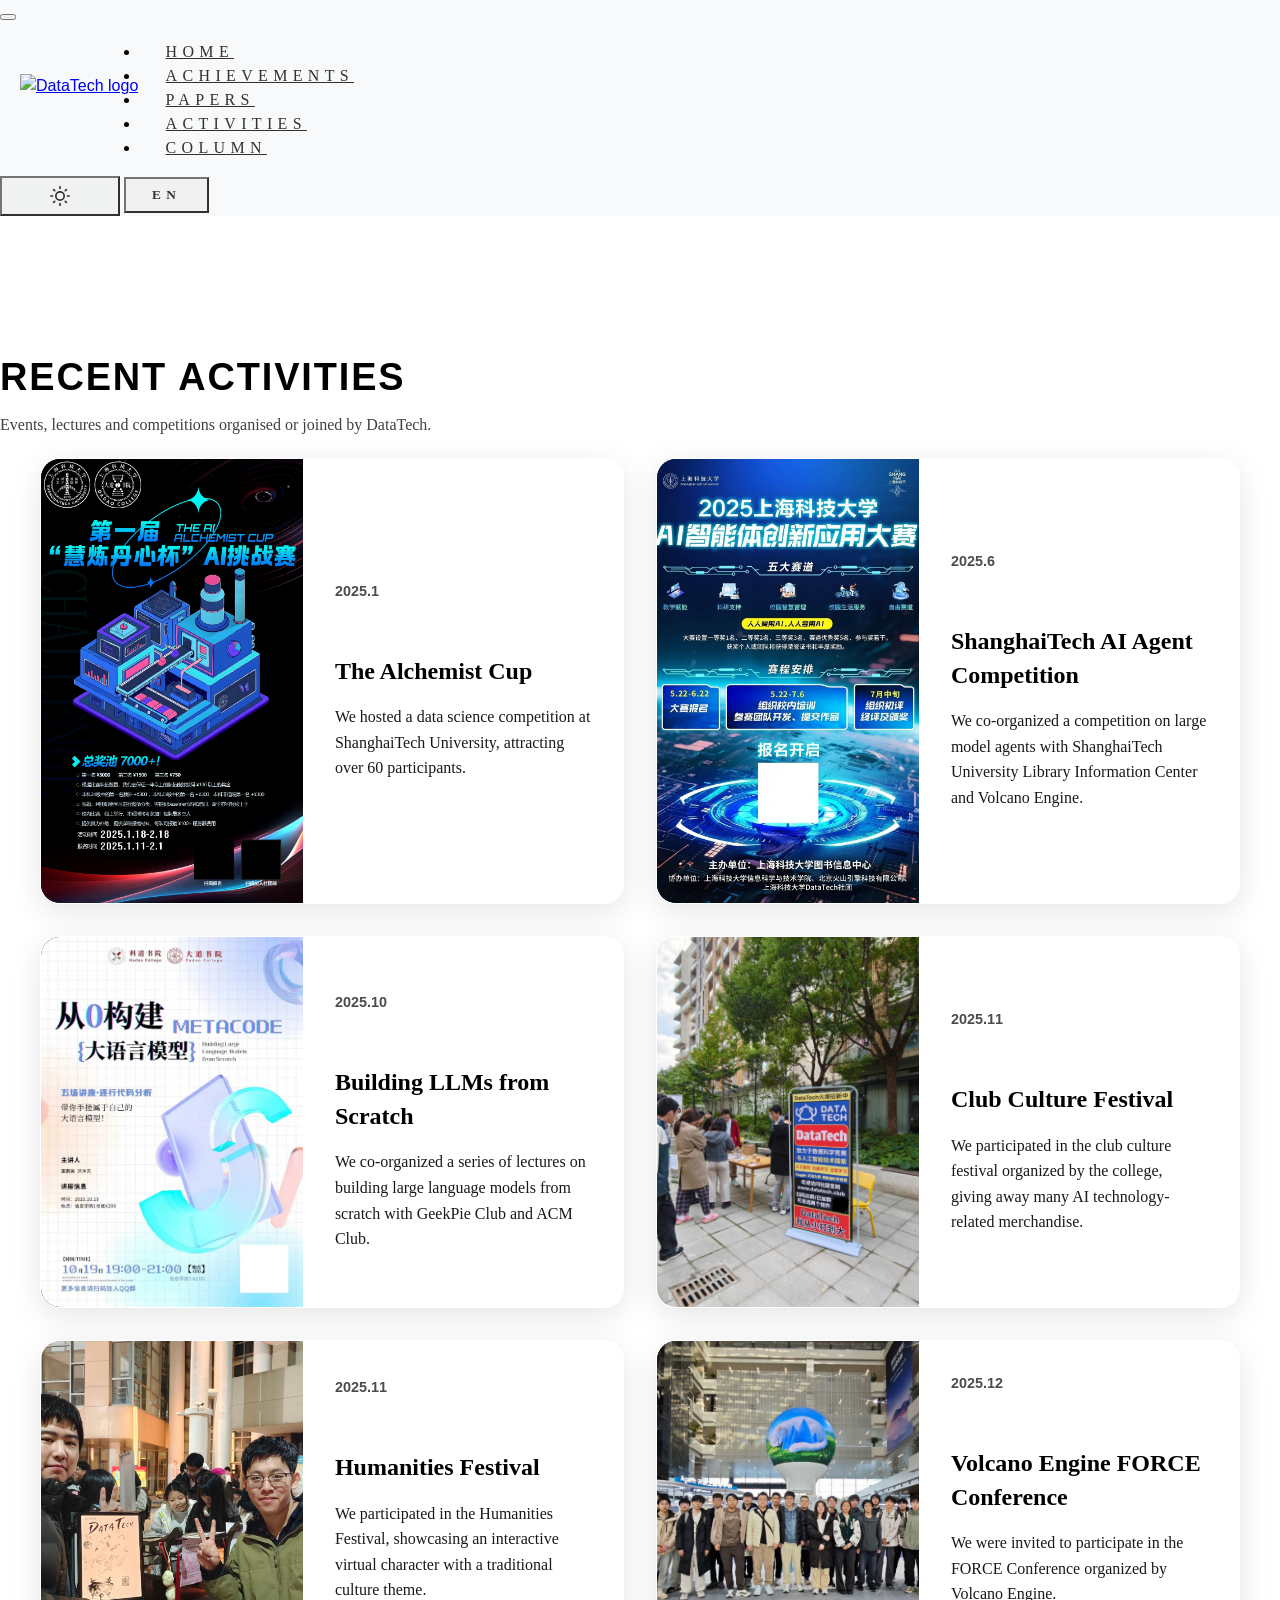
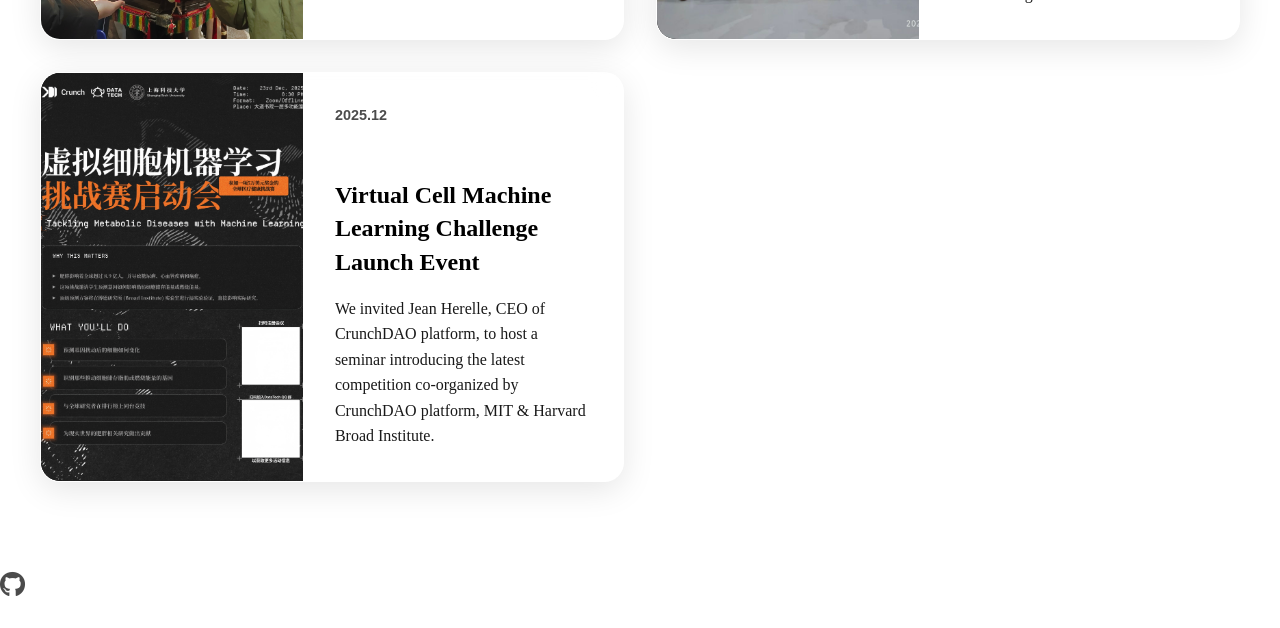
==== commit ba67b05a: "Fix prize total showing 0: static defaults and cache-busting script URLs Co-Authored-By: Claude Sonn" ====
--- a/activities/index.html
+++ b/activities/index.html
@@ -184,7 +184,7 @@
     </footer>
 
     <script src="../libs/bootstrap/bootstrap.bundle.min.js"></script>
-    <script src="../script/script.js"></script>
+    <script src="../script/script.js?v=2"></script>
 </body>
 
 </html>
